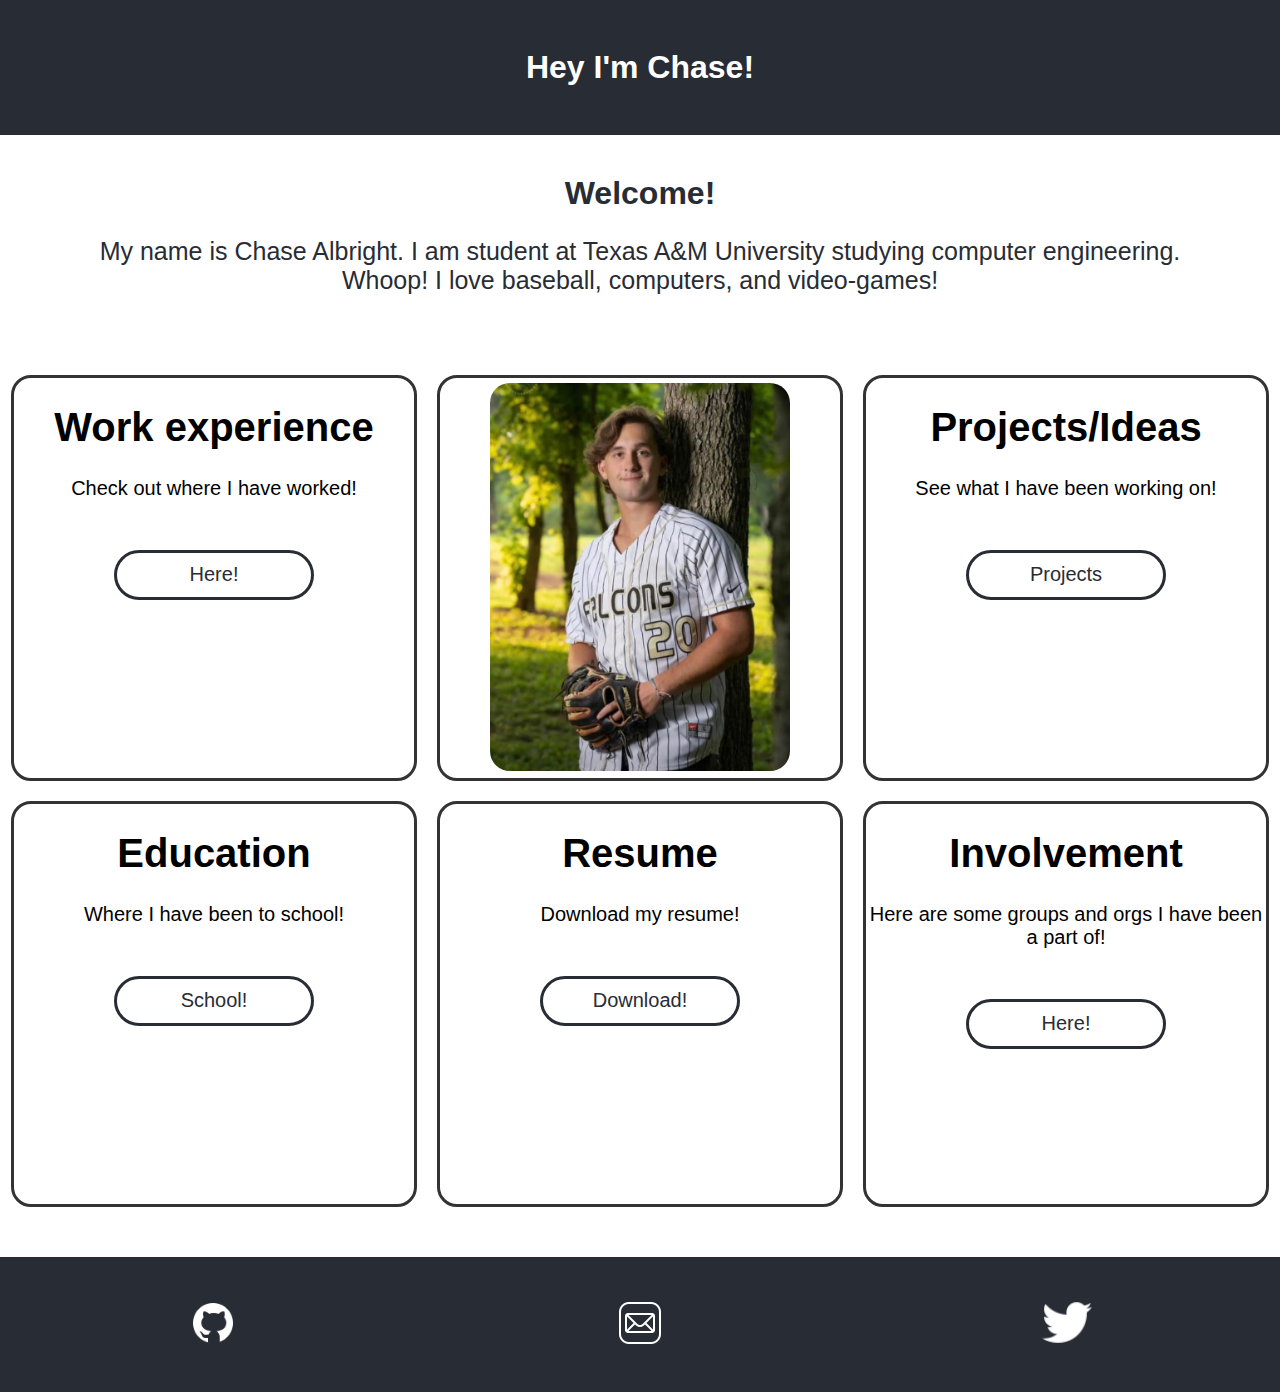
==== index.html @ e4a39dcf "init version" ====
<!DOCTYPE html>
<html lang="en">
<head>
    <meta charset="UTF-8">
    <meta name="viewport" content="width=device-width, initial-scale=1.0">
    <link rel="stylesheet" href="styles.css" />
    <link rel="icon" href="images/fire.ico" />
    <title>Chase</title>
</head>
<body>
    <div class="head-div">
    <header class="header">
        <p>
            <h1>
                Hey I'm Chase!
            </h1>
        </p>
    </div>
    </header>

    <div class="intro">
        <h1>Welcome!</h1>
        <p class="intro-text">My name is Chase Albright. 
            I am student at Texas A&M University studying computer engineering. 
            Whoop! I love baseball, computers, and video-games!
        </p>
    </div>

    <div class="content-container">
        <div class="content-item">
            <h1>Work experience</h1>
            <p>Check out where I have worked!</p>
            <a href="work.html">
                <button class="button">Here!</button>
            </a>
        </div>
        <div class="content-item">
            
            <img class="me" src="images/FullSizeRender.jpeg" alt="A pic of me next to a tree">
        </div>
        <div class="content-item">
            <h1>Projects/Ideas</h1>
            <p>See what I have been working on!</p>
            <a href="projects.html">
                <button class="button">Projects</button>
            </a>
        </div>
        <div class="content-item">
            <h1>Education</h1>
            <p>Where I have been to school!</p>
            <a href="school.html">
                <button class="button">School!</button>
            </a>
        </div>
        <div class="content-item">
            <h1>Resume</h1>
            <p>Download my resume!</p>
            <a href="files/resume.pdf" download>
                <button class="button">Download!</button>
            </a>
        </div>
        <div class="content-item">
            <h1>Involvement</h1>
            <P>Here are some groups and orgs I have been a part of!</P>
            <a href="act.html">
                <button class="button">Here!</button>
            </a>
        </div>
    </div>

    <footer class="footer">
        <a href="https://github.com/chasemalbright">
            <img class="foot-icons" src="images/icons8-github-60.png" alt="">
        </a>
        <a href="mailto:chasemalbright33@gmail.com">
            <img class="foot-icons" src="images/icons8-mail-100.png" alt="">
        </a>
        
        <a href="https://twitter.com/chasemalbright">
            <img class="foot-icons" src="images/icons8-twitter-48.png" alt="">
        </a>
    </footer>



</body>
</html>
---- styles.css ----
body {
    margin: 0;
    font-family: -apple-system, BlinkMacSystemFont, 'Segoe UI', 'Roboto', 'Oxygen',
    'Ubuntu', 'Cantarell', 'Fira Sans', 'Droid Sans', 'Helvetica Neue',
    sans-serif;
}

.head-div {
    text-align: center;
}

.header {
    background-color: #282c34;
    max-height: 15vh;
    display: flex;
    flex-direction: column;
    align-items: center;
    justify-content: center;
    color: white;
}

.intro {
    margin: auto;
    width: 90%;
    height: 150px;
    margin-top: 40px;
    text-align: center;
    color: #282c34;
    margin-bottom: 40px;
}

@media (min-width: 800px) {
    .intro-text {
        font-size: 25px;
    }
    .content-item {
        font-size: 20px;
    }
    .work-content {
        font-size: 20px;
    }
}

.content-container {
    display: flex;
    justify-content: center;
    flex-wrap: wrap;
}

.content-item {
    text-align: center;
    width: 400px;
    min-width: 200px;
    margin: 10px;
    border: 3px solid #333;
    border-radius: 20px;

    height: 400px;
}

.footer {
    margin-top: 40px;
    background-color: #282c34;
    min-height: 15vh;
    display: flex;
    align-items: center;
    justify-content: space-around;
    color: white;
}
.button {
    margin-top: 30px;
    width: 140px;
    height: 50px;
    border: 3px solid #282c34;
    border-radius: 28px;
    font-size: 20px;
    background-color: white;
    color: #282c34;
    cursor: pointer;
}
.button:hover {
    background-color: #282c34;
    color: white;
}
button:focus {outline:0;}

@media (min-width: 800px) {
    .button {
        width: 200px;
    }
}
.me {
    margin-top: 5px;
    width: 300px;
    height: auto;
    border-radius: 20px;
}
.foot-icons {
    width: 50px;
    height: auto;
}
.foot-icons:hover {
    transform: scale(1.2);
}

.work-container {
    margin-top: 100px;
    margin-bottom: 100px;
    display: flex;
    justify-content: space-around;
    flex-wrap: wrap;
}
.work {  
    text-align: center;
    width: 400px;
    min-width: 200px;
    margin: 10px;
    border: 3px solid #333;
    border-radius: 20px;

    height: 600px;
}
.work-content {
    padding: 10px;
}

.tower {
    margin-top: 20px;
    height: 100px;
    width: auto;
    margin-bottom: 29px;
}
.cloud {
    height: 110px;
    width: auto;
    margin-top: 15px;
    margin-bottom: 25px;
}
.recipe {
    margin-top: 75px;
    margin-bottom: 75px;
}
.tamu {
    height: 175px;
    width: auto;
    margin-bottom: 35px;
}
.back {
    margin: auto;
    height: 150px;
    width: 150px;
    background-color: #282c34;
    border-radius: 28pxd;
}
.free {
    margin-top: 35px;
}
.l {
    height: 100px;
    width: auto;
    margin-top: 25px;
    margin-bottom: 25px;
}
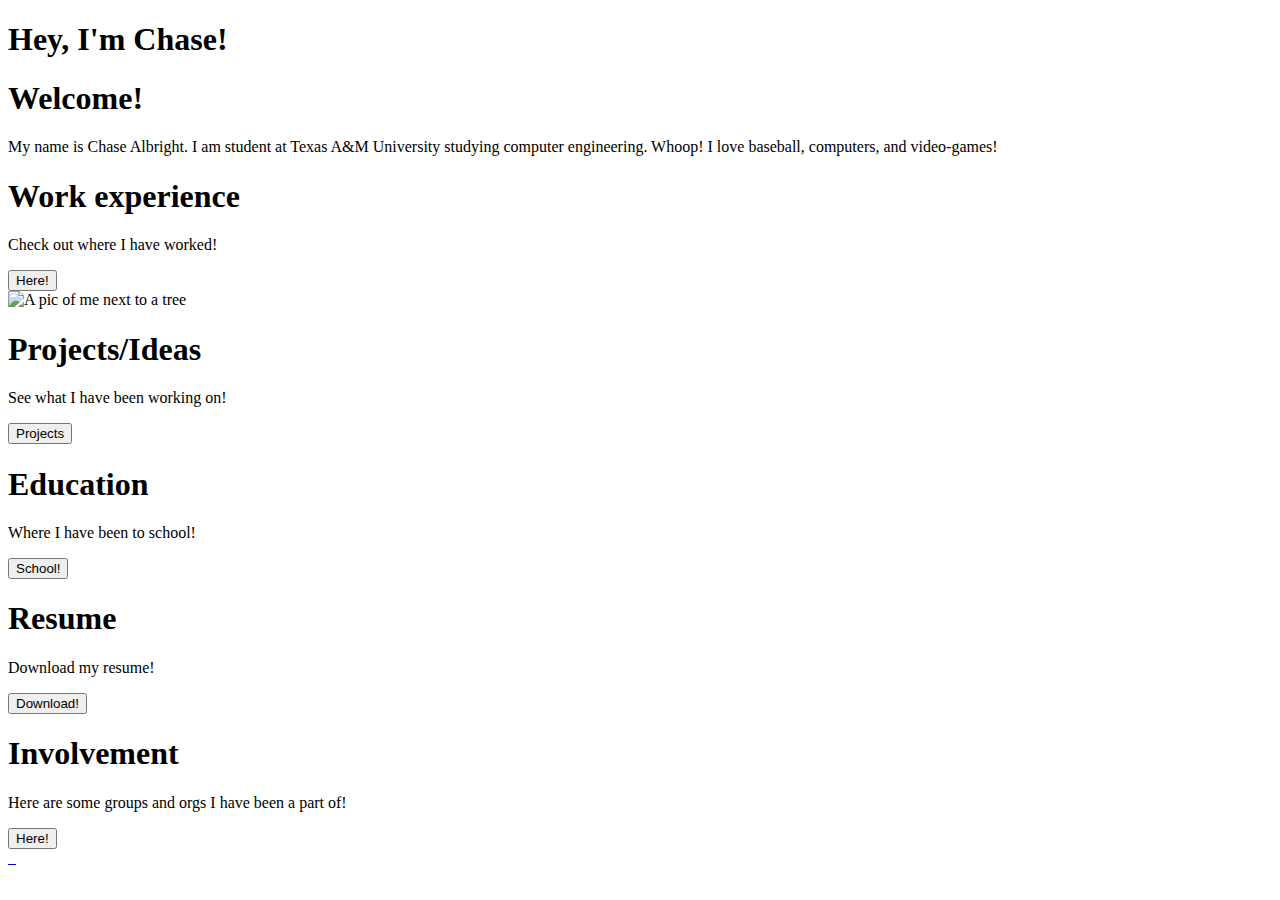
==== commit 73d7b7e2: "minor changes" ====
--- a/index.html
+++ b/index.html
@@ -12,7 +12,7 @@
     <header class="header">
         <p>
             <h1>
-                Hey I'm Chase!
+                Hey, I'm Chase!
             </h1>
         </p>
     </div>
@@ -82,6 +82,16 @@
     </footer>
 
 
+    <!-- The core Firebase JS SDK is always required and must be listed first -->
+<script src="/__/firebase/8.2.7/firebase-app.js"></script>
+
+<!-- TODO: Add SDKs for Firebase products that you want to use https://firebase.google.com/docs/web/setup#available-libraries -->
+<script src="/__/firebase/8.2.7/firebase-analytics.js"></script>
+
+<!-- Initialize Firebase -->
+<script src="/__/firebase/init.js"></script>
+
+
 
 </body>
 </html>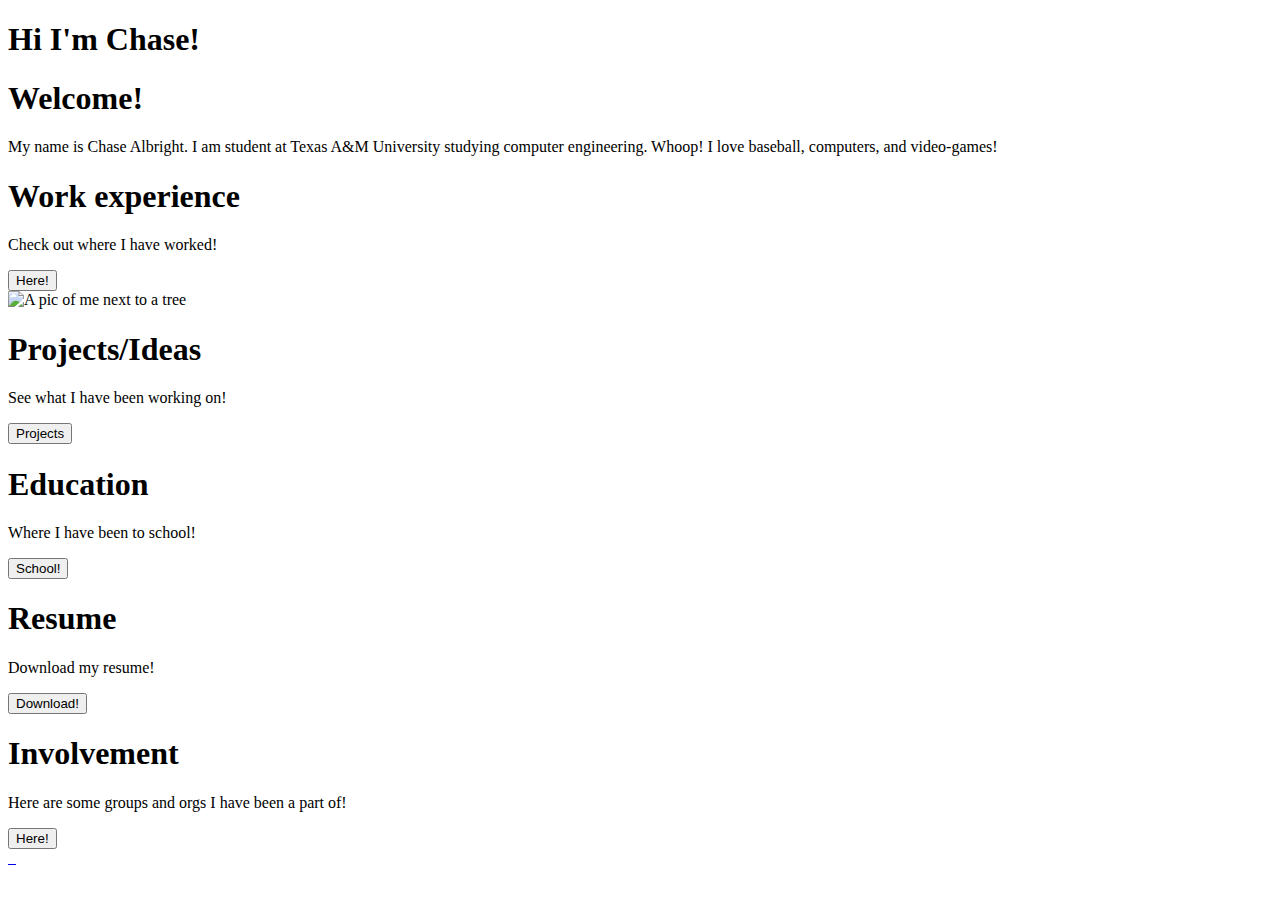
==== commit 8670f672: "hi" ====
--- a/index.html
+++ b/index.html
@@ -12,7 +12,7 @@
     <header class="header">
         <p>
             <h1>
-                Hey, I'm Chase!
+                Hi I'm Chase!
             </h1>
         </p>
     </div>
